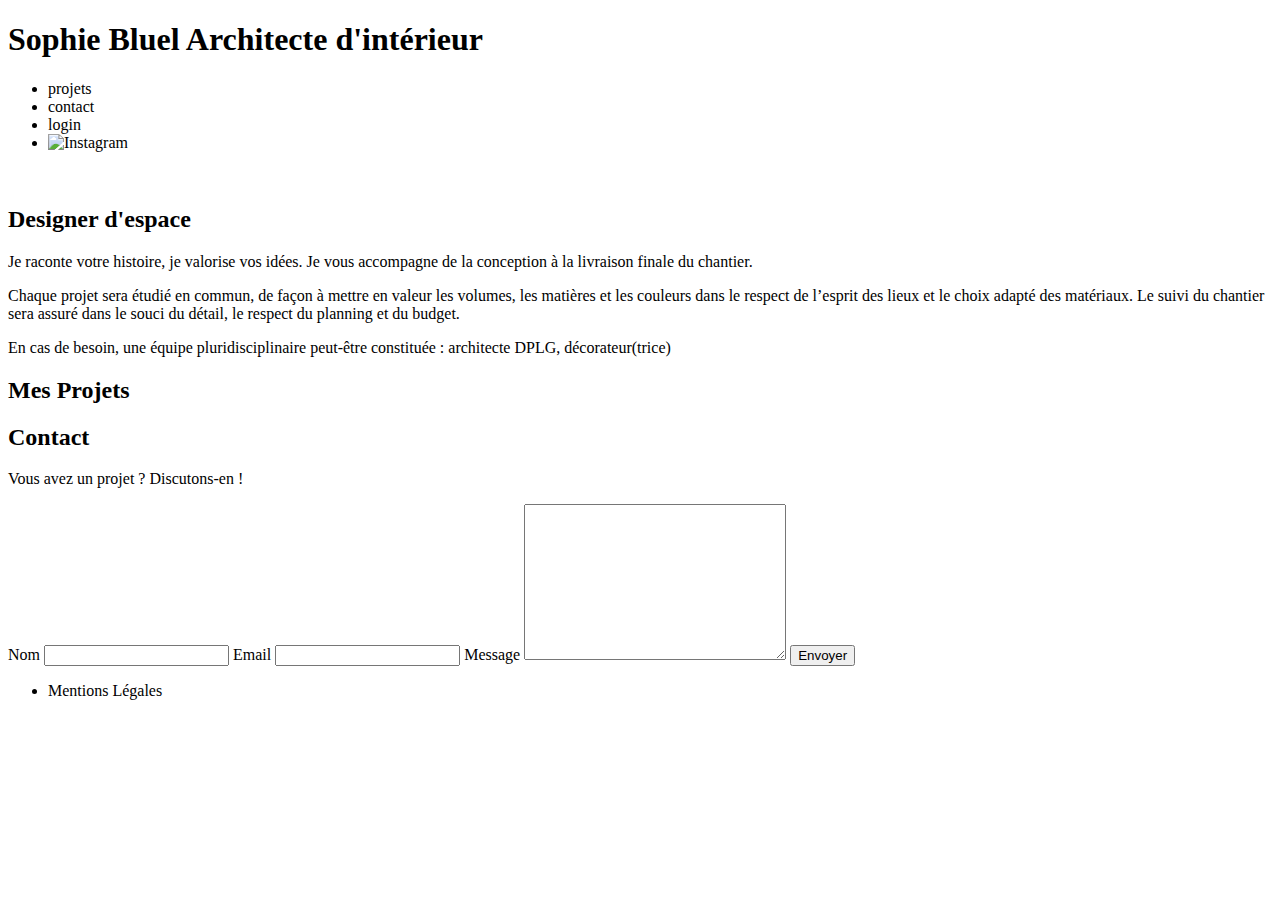
==== FrontEnd/index.html @ 6d4494ff "affichage de tous les projets avec l'appel d'API" ====
<!DOCTYPE html>
<html lang="fr">
<head>
	<meta charset="UTF-8">
	<title>Sophie Bluel - Architecte d'intérieur</title>
	<meta name="viewport" content="width=device-width, initial-scale=1.0">
	<link rel="preconnect" href="https://fonts.googleapis.com">
	<link rel="preconnect" href="https://fonts.gstatic.com" crossorigin>
	<link href="https://fonts.googleapis.com/css2?family=Syne:wght@700;800&family=Work+Sans&display=swap" rel="stylesheet">
	<meta name="description" content="">
	<link rel="stylesheet" href="./assets/style.css">
</head>
<body>
<header>
	<h1>Sophie Bluel <span>Architecte d'intérieur</span></h1>
	<nav>
		<ul>
			<li>projets</li>
			<li>contact</li>
			<li>login</li>
			<li><img src="./assets/icons/instagram.png" alt="Instagram"></li>
		</ul>
	</nav>
</header>
<main>
	<section id="introduction">
		<figure>
			<img src="./assets/images/sophie-bluel.png" alt="">
		</figure>
		<article>
			<h2>Designer d'espace</h2>
			<p>Je raconte votre histoire, je valorise vos idées. Je vous accompagne de la conception à la livraison finale du chantier.</p>
			<p>Chaque projet sera étudié en commun, de façon à mettre en valeur les volumes, les matières et les couleurs dans le respect de l’esprit des lieux et le choix adapté des matériaux. Le suivi du chantier sera assuré dans le souci du détail, le respect du planning et du budget.</p>
			<p>En cas de besoin, une équipe pluridisciplinaire peut-être constituée : architecte DPLG, décorateur(trice)</p>
		</article>
	</section>
	<section id="portfolio">
		<h2>Mes Projets</h2>
		<div class="gallery">
			
		</div>
	</section>
	<section id="contact">
		<h2>Contact</h2>
		<p>Vous avez un projet ? Discutons-en !</p>
		<form action="#" method="post">
			<label for="name">Nom</label>
			<input type="text" name="name" id="name">
			<label for="email">Email</label>
			<input type="email" name="email" id="email">
			<label for="message">Message</label>
			<textarea name="message" id="message" cols="30" rows="10"></textarea>
			<input type="submit" value="Envoyer">
		</form>
	</section>
</main>

<footer>
	<nav>
		<ul>
			<li>Mentions Légales</li>
		</ul>
	</nav>
</footer>
<script src="./assets/script.js"></script>
</body>
</html>
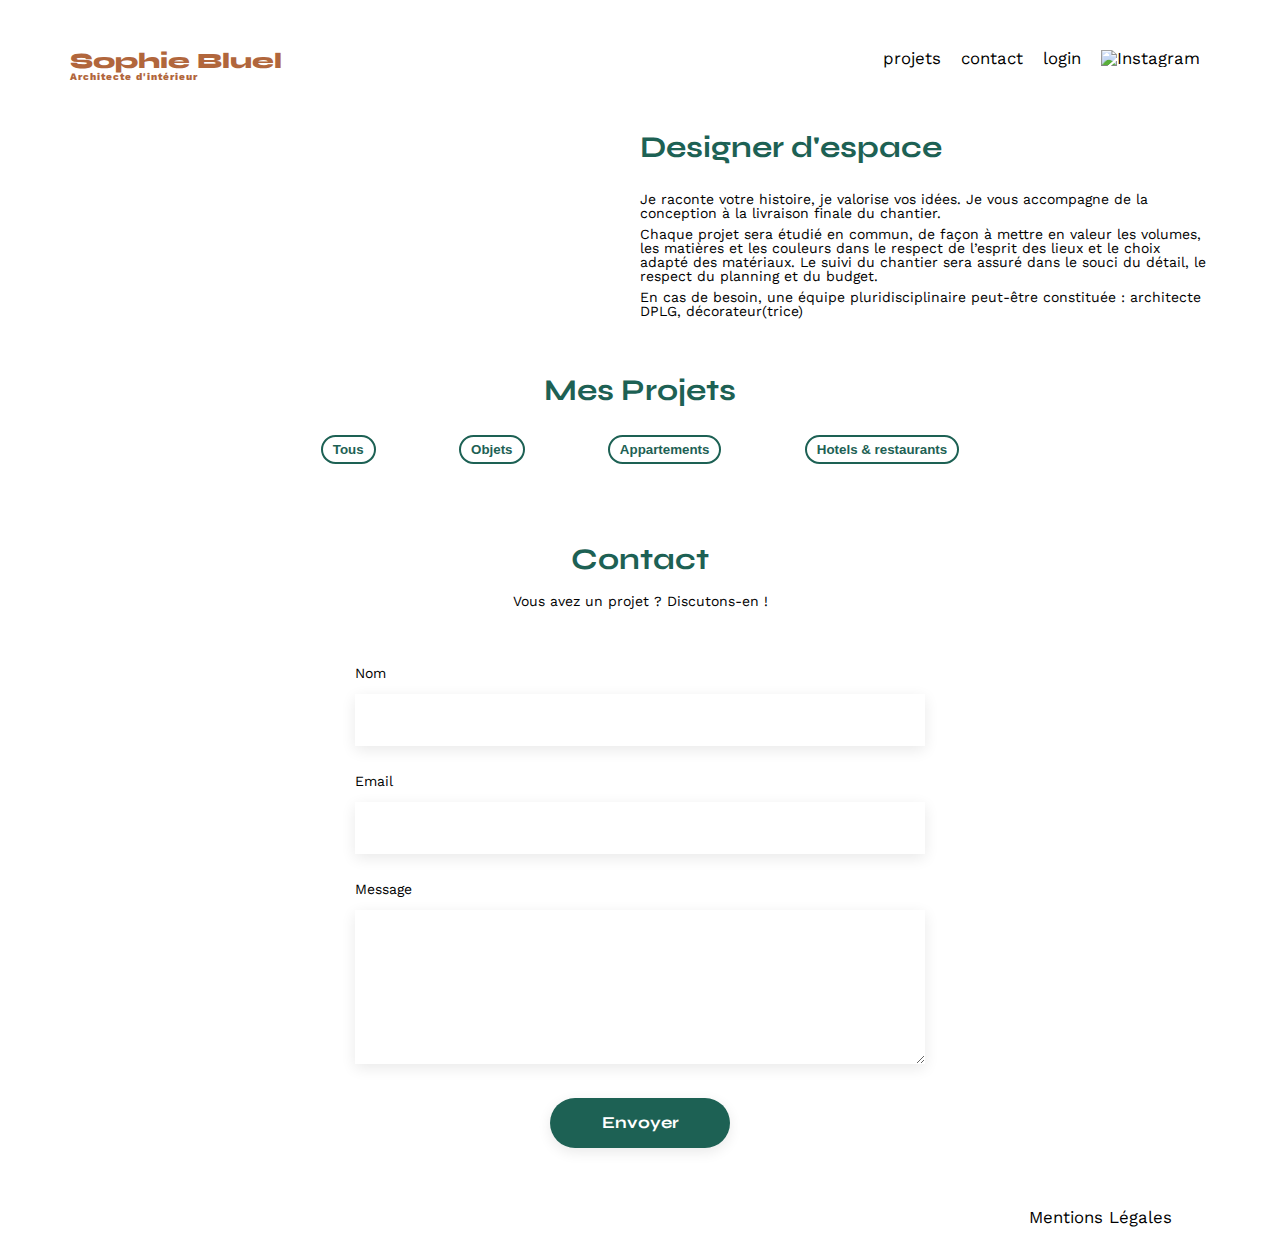
==== commit 7db5e8e3: "filters done" ====
--- a/FrontEnd/index.html
+++ b/FrontEnd/index.html
@@ -35,10 +35,9 @@
 		</article>
 	</section>
 	<section id="portfolio">
-		<h2>Mes Projets</h2>
-		<div class="gallery">
-			
-		</div>
+			<h2>Mes Projets</h2>
+		<div class="filters"></div>
+		<div class="gallery"></div>
 	</section>
 	<section id="contact">
 		<h2>Contact</h2>
--- a/FrontEnd/assets/style.css
+++ b/FrontEnd/assets/style.css
@@ -0,0 +1,210 @@
+/* http://meyerweb.com/eric/tools/css/reset/
+   v2.0 | 20110126
+   License: none (public domain)
+*/
+
+html, body, div, span, applet, object, iframe,
+h1, h2, h3, h4, h5, h6, p, blockquote, pre,
+a, abbr, acronym, address, big, cite, code,
+del, dfn, em, img, ins, kbd, q, s, samp,
+small, strike, strong, sub, sup, tt, var,
+b, u, i, center,
+dl, dt, dd, ol, ul, li,
+fieldset, form, label, legend,
+table, caption, tbody, tfoot, thead, tr, th, td,
+article, aside, canvas, details, embed,
+figure, figcaption, footer, header, hgroup,
+menu, nav, output, ruby, section, summary,
+time, mark, audio, video {
+	margin: 0;
+	padding: 0;
+	border: 0;
+	font-size: 100%;
+	font: inherit;
+	vertical-align: baseline;
+}
+/* HTML5 display-role reset for older browsers */
+article, aside, details, figcaption, figure,
+footer, header, hgroup, menu, nav, section {
+	display: block;
+}
+body {
+	line-height: 1;
+}
+ol, ul {
+	list-style: none;
+}
+blockquote, q {
+	quotes: none;
+}
+blockquote:before, blockquote:after,
+q:before, q:after {
+	content: '';
+	content: none;
+}
+table {
+	border-collapse: collapse;
+	border-spacing: 0;
+}
+/** end reset css**/
+body {
+	max-width: 1140px;
+	margin:auto;
+	font-family: 'Work Sans' ;
+	font-size: 14px;
+}
+header {
+	display: flex;
+	justify-content: space-between;
+	margin: 50px 0
+}
+section {
+	margin: 50px 0
+}
+
+h1{
+	display: flex;
+	flex-direction: column;
+	font-family: 'Syne';
+	font-size: 22px;
+	font-weight: 800;
+	color: #B1663C
+}
+
+h1 > span {
+	font-family: 'Work Sans';
+	font-size:10px;
+	letter-spacing: 0.1em;
+;
+}
+
+h2{
+	font-family: 'Syne';
+	font-weight: 700;
+	font-size: 30px;
+	color: #1D6154
+}
+nav ul {
+	display: flex;
+	align-items: center;
+	list-style-type: none;
+
+}
+nav li {
+	padding: 0 10px;
+	font-size: 1.2em;
+}
+
+li:hover {
+	color: #B1663C;
+}
+#introduction {
+	display: flex;
+	align-items: center;
+}
+#introduction figure {
+	flex: 1
+}
+#introduction img {
+	display: block;
+	margin: auto;
+	width: 80%;
+}
+
+#introduction article {
+	flex: 1
+}
+#introduction h2 {
+	margin-bottom: 1em;
+}
+
+#introduction p {
+	margin-bottom: 0.5em;
+}
+#portfolio h2 {
+	text-align: center;
+	margin-bottom: 1em;
+}
+.gallery {
+	width: 100%;
+	display: grid;
+	grid-template-columns: 1fr 1fr 1fr;
+	grid-column-gap: 20px;
+	grid-row-gap: 20px;
+}
+
+.gallery img {
+	width: 100%;
+
+}
+
+.filters{
+	margin: 0 22%;
+	margin-bottom: 30px;
+	display: flex;
+	justify-content: space-between;
+}
+button{
+	padding: 5px 10px;
+	border: 2px solid #1D6154;
+	border-radius: 20px;
+	background-color: white;
+	color: #1D6154;
+	font-weight: 600;
+	cursor: pointer;
+}
+
+button:hover{
+	color: white;
+	background-color: #1D6154;
+}
+
+#contact {
+	width: 50%;
+margin: auto;
+}
+#contact > * {
+	text-align: center;
+
+}
+#contact h2{
+	margin-bottom: 20px;
+}
+#contact form {
+	text-align: left;
+	margin-top:30px;
+	display: flex;
+	flex-direction: column;
+}
+
+#contact input {
+	height: 50px;
+	font-size: 1.2em;
+	border: none;
+	box-shadow: 0px 4px 14px rgba(0, 0, 0, 0.09);
+}
+#contact label {
+	margin: 2em 0 1em 0;
+}
+#contact textarea {
+	border: none;
+	box-shadow: 0px 4px 14px rgba(0, 0, 0, 0.09);
+}
+
+input[type="submit"]{
+	font-family: 'Syne';
+	font-weight: 700;
+	color: white;
+	background-color: #1D6154;
+	margin : 2em auto ;
+	width: 180px;
+	text-align: center;
+	border-radius: 60px ;
+}
+
+footer nav ul {
+	display: flex;
+	justify-content: flex-end;
+	margin: 2em
+}
+
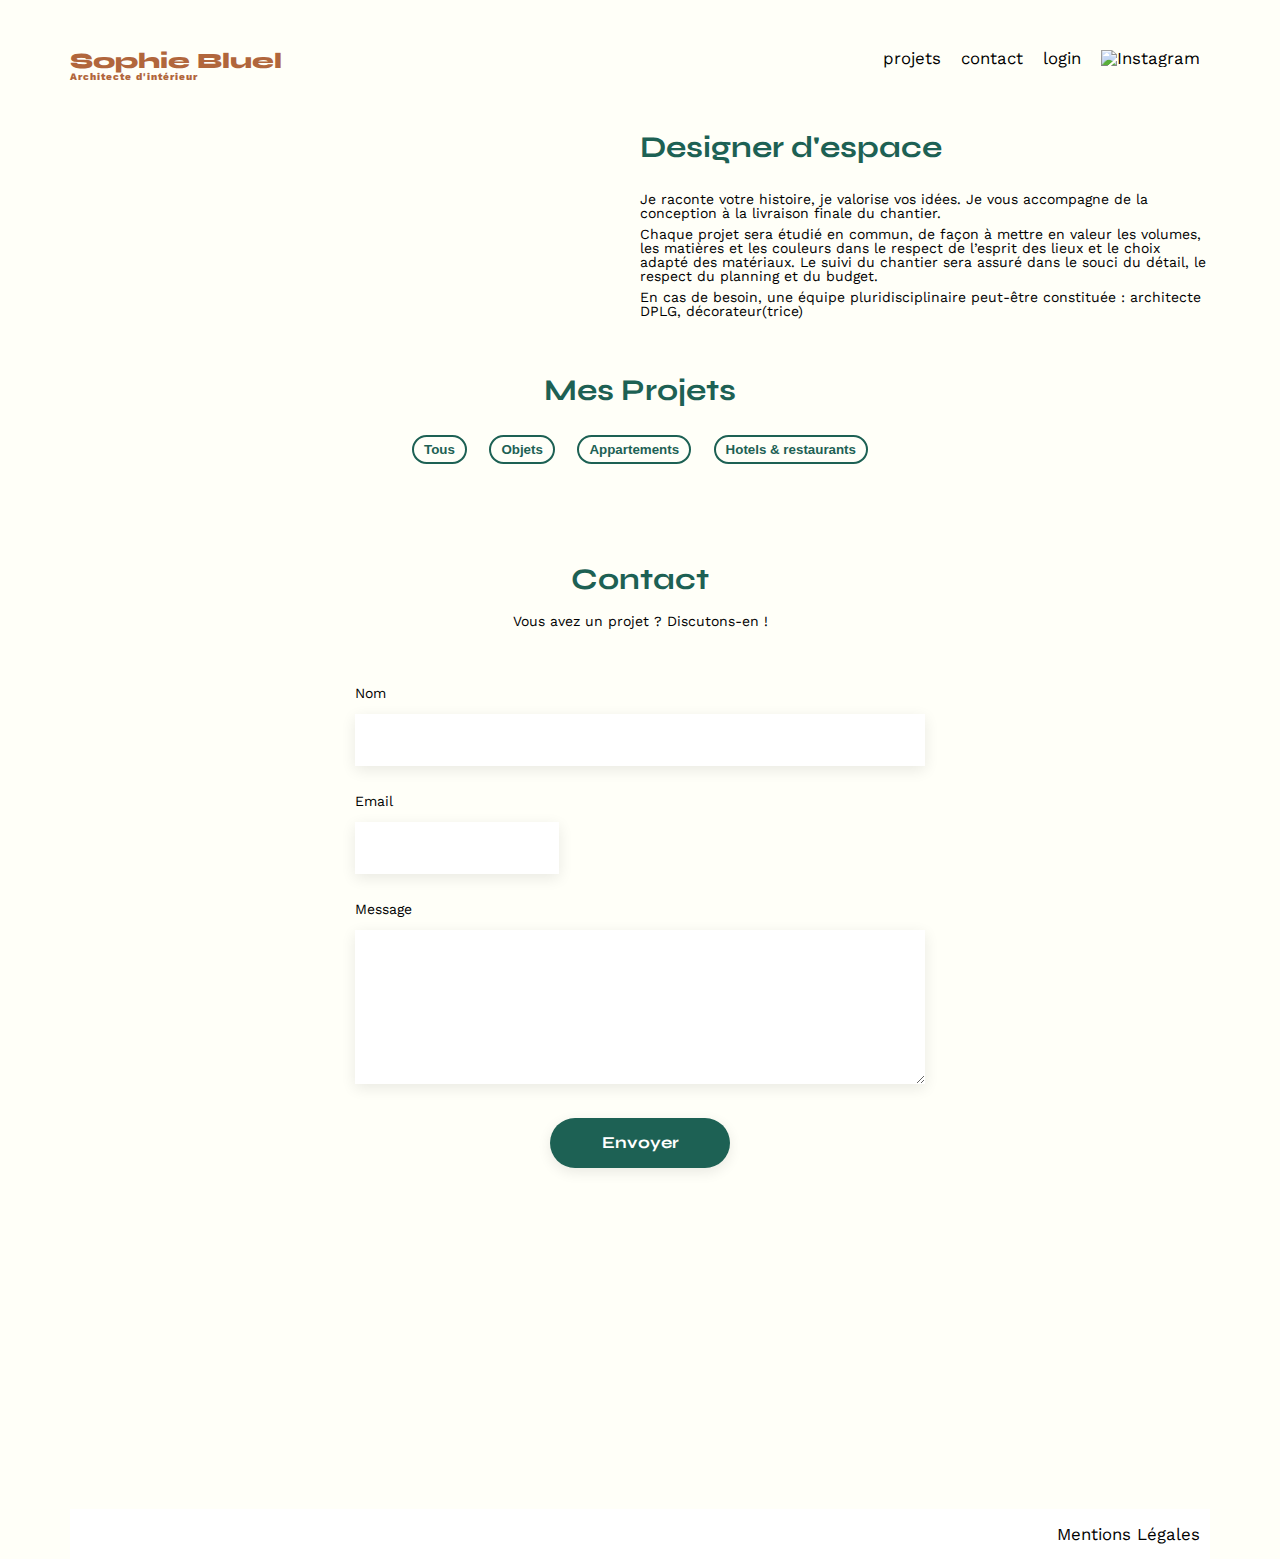
==== commit c9b2b12a: "page login design html et css done" ====
--- a/FrontEnd/index.html
+++ b/FrontEnd/index.html
@@ -17,7 +17,7 @@
 		<ul>
 			<li>projets</li>
 			<li>contact</li>
-			<li>login</li>
+			<li><a class="log" href="./login.html">login</a></li>
 			<li><img src="./assets/icons/instagram.png" alt="Instagram"></li>
 		</ul>
 	</nav>
--- a/FrontEnd/assets/style.css
+++ b/FrontEnd/assets/style.css
@@ -2,6 +2,10 @@
    v2.0 | 20110126
    License: none (public domain)
 */
+
+body{
+	background-color: rgb(255, 255, 248);
+}
 
 html, body, div, span, applet, object, iframe,
 h1, h2, h3, h4, h5, h6, p, blockquote, pre,
@@ -95,6 +99,11 @@
 	font-size: 1.2em;
 }
 
+.log{
+	text-decoration: none;
+	color:black
+}
+
 li:hover {
 	color: #B1663C;
 }
@@ -139,8 +148,8 @@
 }
 
 .filters{
-	margin: 0 22%;
-	margin-bottom: 30px;
+	margin: 0 30%;
+	margin-bottom: 50px;
 	display: flex;
 	justify-content: space-between;
 }
@@ -152,6 +161,7 @@
 	color: #1D6154;
 	font-weight: 600;
 	cursor: pointer;
+	background-color: rgb(255, 255, 248);
 }
 
 button:hover{
@@ -205,6 +215,43 @@
 footer nav ul {
 	display: flex;
 	justify-content: flex-end;
-	margin: 2em
-}
-
+	margin: 2em;
+	width: 100%;
+	height: 50px;
+	margin-left: 0%;
+	margin-right: 0%;
+	margin-bottom: 0%;
+	margin-top: 22em;
+	background-color: white;
+}
+
+#email, #password,
+.login-container{
+display:flex;
+flex-direction: column;
+justify-content: center;
+align-items: center;
+}
+#email, #password{
+	width: 200px;
+	height: 25px;
+	border: none;
+	box-shadow: 0px 4px 14px rgba(0, 0, 0, 0.09);
+}
+
+.password-forgot{
+	display: flex;
+	margin-left: 15%;
+	margin-top: 25px;
+	color: black;
+}
+
+.input-group{
+	margin: 20px 0;
+}
+
+.login-container button{
+	margin-left: 20%;
+}
+
+
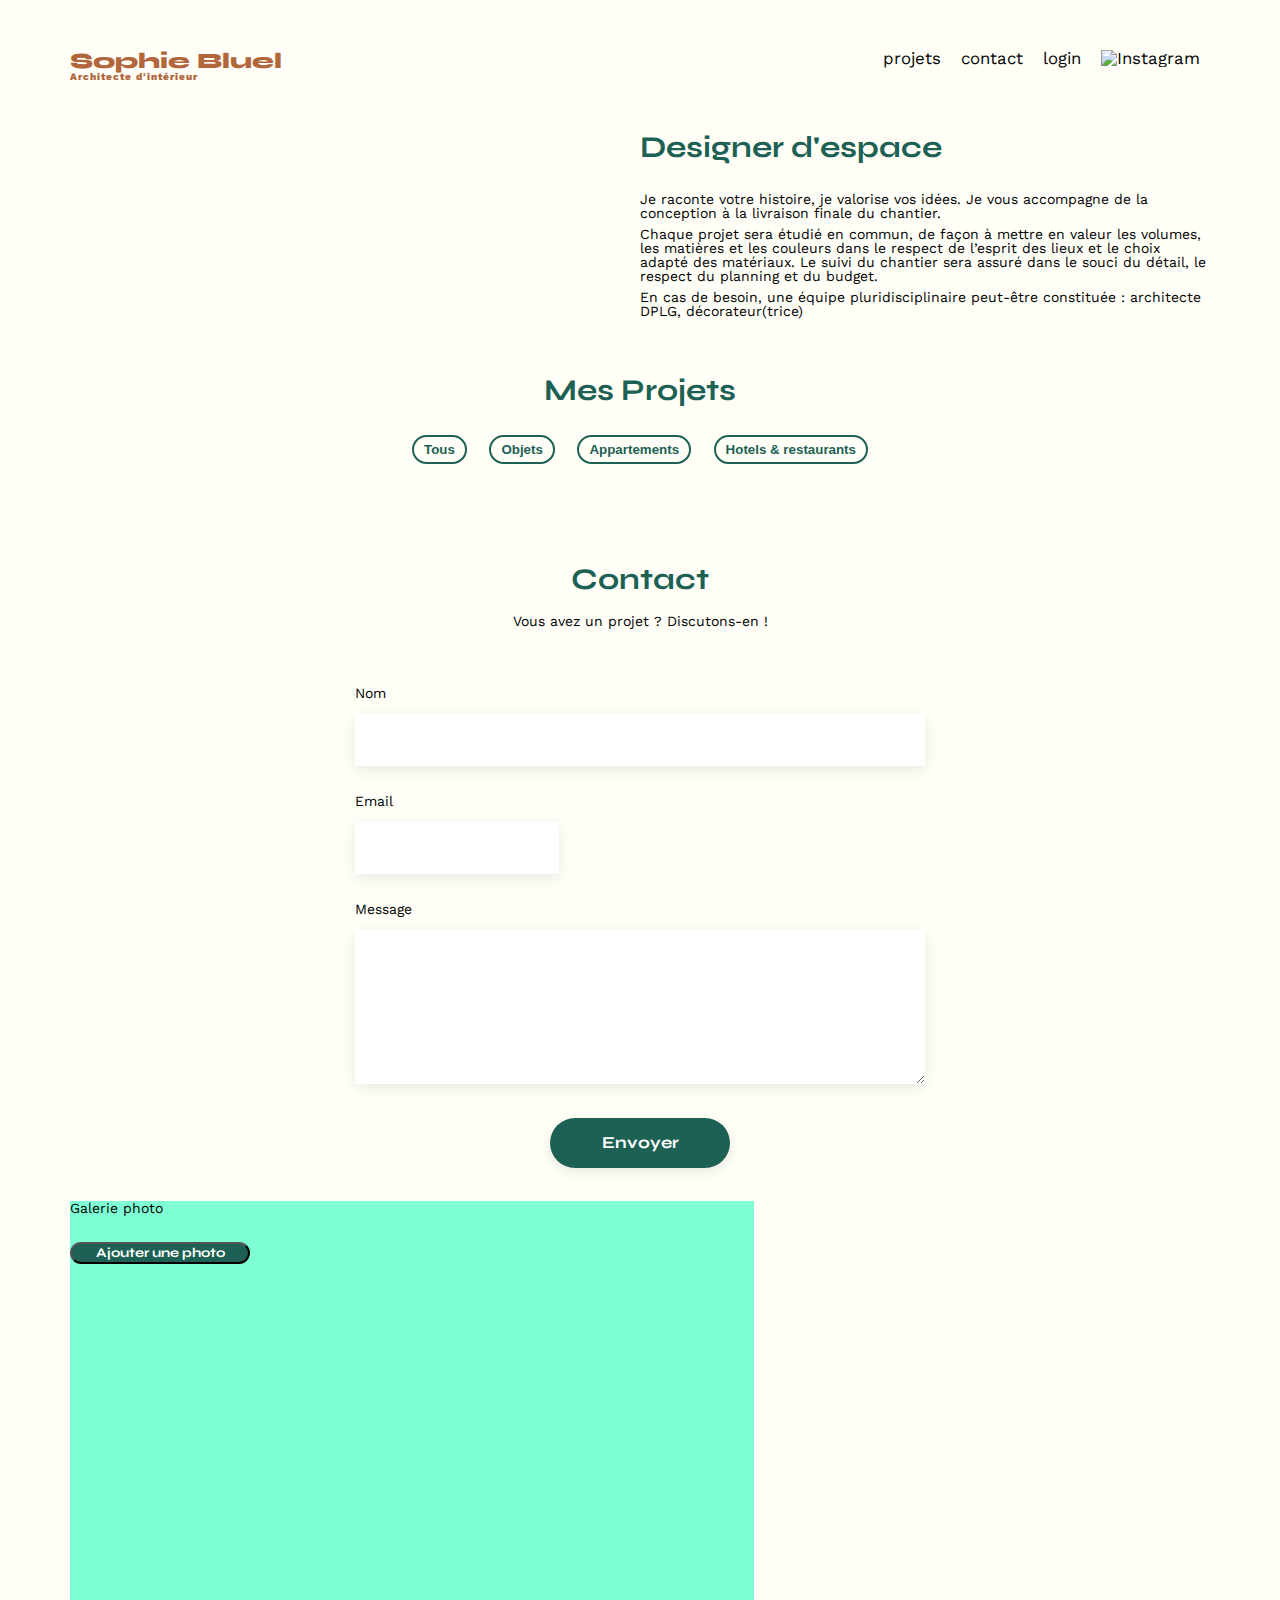
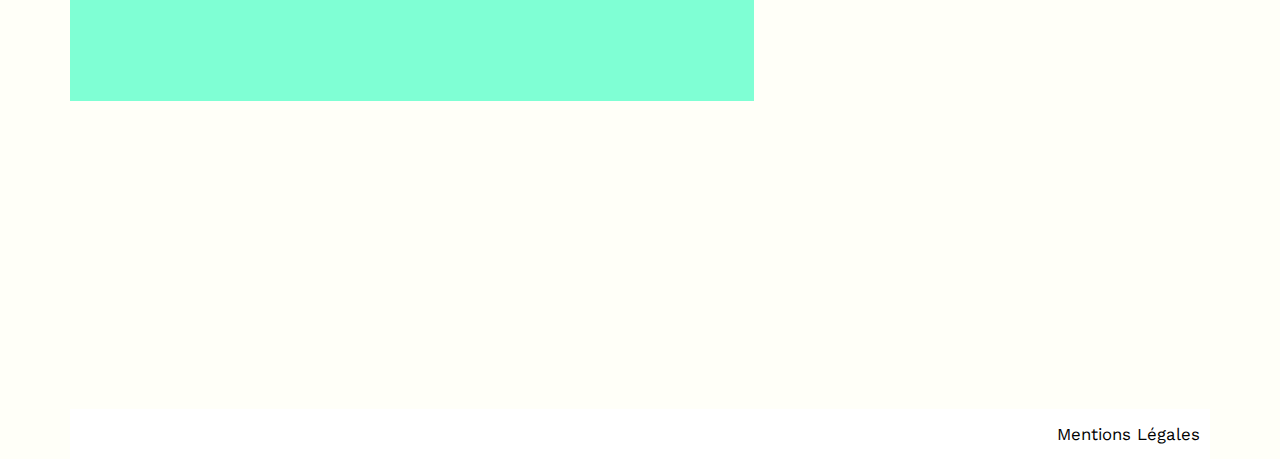
==== commit a4981148: "log in modifications" ====
--- a/FrontEnd/index.html
+++ b/FrontEnd/index.html
@@ -8,14 +8,21 @@
 	<link rel="preconnect" href="https://fonts.gstatic.com" crossorigin>
 	<link href="https://fonts.googleapis.com/css2?family=Syne:wght@700;800&family=Work+Sans&display=swap" rel="stylesheet">
 	<meta name="description" content="">
+	<link rel="stylesheet" href="https://cdnjs.cloudflare.com/ajax/libs/font-awesome/6.4.2/css/all.min.css" integrity="sha512-z3gLpd7yknf1YoNbCzqRKc4qyor8gaKU1qmn+CShxbuBusANI9QpRohGBreCFkKxLhei6S9CQXFEbbKuqLg0DA==" crossorigin="anonymous" referrerpolicy="no-referrer" />
 	<link rel="stylesheet" href="./assets/style.css">
 </head>
 <body>
+	<section class="edition-banner">
+		<div class="edition">
+			<i class="fa-regular fa-pen-to-square"></i>
+		  <p class="edition-text">Mode édition</p>
+		</div>
+	</section>
 <header>
 	<h1>Sophie Bluel <span>Architecte d'intérieur</span></h1>
 	<nav>
 		<ul>
-			<li>projets</li>
+			<li>projets</a></li>
 			<li>contact</li>
 			<li><a class="log" href="./login.html">login</a></li>
 			<li><img src="./assets/icons/instagram.png" alt="Instagram"></li>
@@ -36,6 +43,12 @@
 	</section>
 	<section id="portfolio">
 			<h2>Mes Projets</h2>
+			<div class="edition-container">
+			<a class="mesProjets-changing" href="#modal-container">
+				<i class="fa-regular fa-pen-to-square"></i>
+				<p class="changeText">modifier</p>
+			  </a>
+		</div>
 		<div class="filters"></div>
 		<div class="gallery"></div>
 	</section>
@@ -52,6 +65,20 @@
 			<input type="submit" value="Envoyer">
 		</form>
 	</section>
+	<aside id="modal-container">
+	<div class="modal-wrapper__first">
+		<i class="fa-solid fa-xmark" style="color: #000000;"></i>
+		<div class="modal-title">
+			<h3>Galerie photo</h3>
+		</div>
+		<div class="image-container">
+			<i class="fa-solid fa-trash-can"></i>
+		</div>
+		<div class="image-add">
+			<input class="modal-wrapper__second" type="submit" value="Ajouter une photo"/>
+		</div>
+	</div>
+</aside>
 </main>
 
 <footer>
--- a/FrontEnd/assets/style.css
+++ b/FrontEnd/assets/style.css
@@ -254,4 +254,47 @@
 	margin-left: 20%;
 }
 
-
+.edition-banner{
+	width: 100%;
+	height: 50px;
+	background-color: black;
+	color: white;
+	margin: 0%;
+	cursor: pointer;
+	display: flex;
+	justify-content: center;
+	
+}
+
+.edition{
+	display: flex;
+	justify-content: center;
+	padding-top: 20px;
+}
+
+.edition-text{
+	margin-left: 5px;
+}
+
+.edition-container{
+	display: flex;
+	justify-content: center;
+	
+}
+
+.mesProjets-changing{
+	display: flex;
+	text-decoration: none;
+	color: black;
+	margin-top: -50px;
+	margin-left: 27%;
+}
+
+.changeText{
+	margin-left: 7px;
+}
+#modal-container{
+	width: 60%;
+	height: 500px;
+	background-color:aquamarine;
+}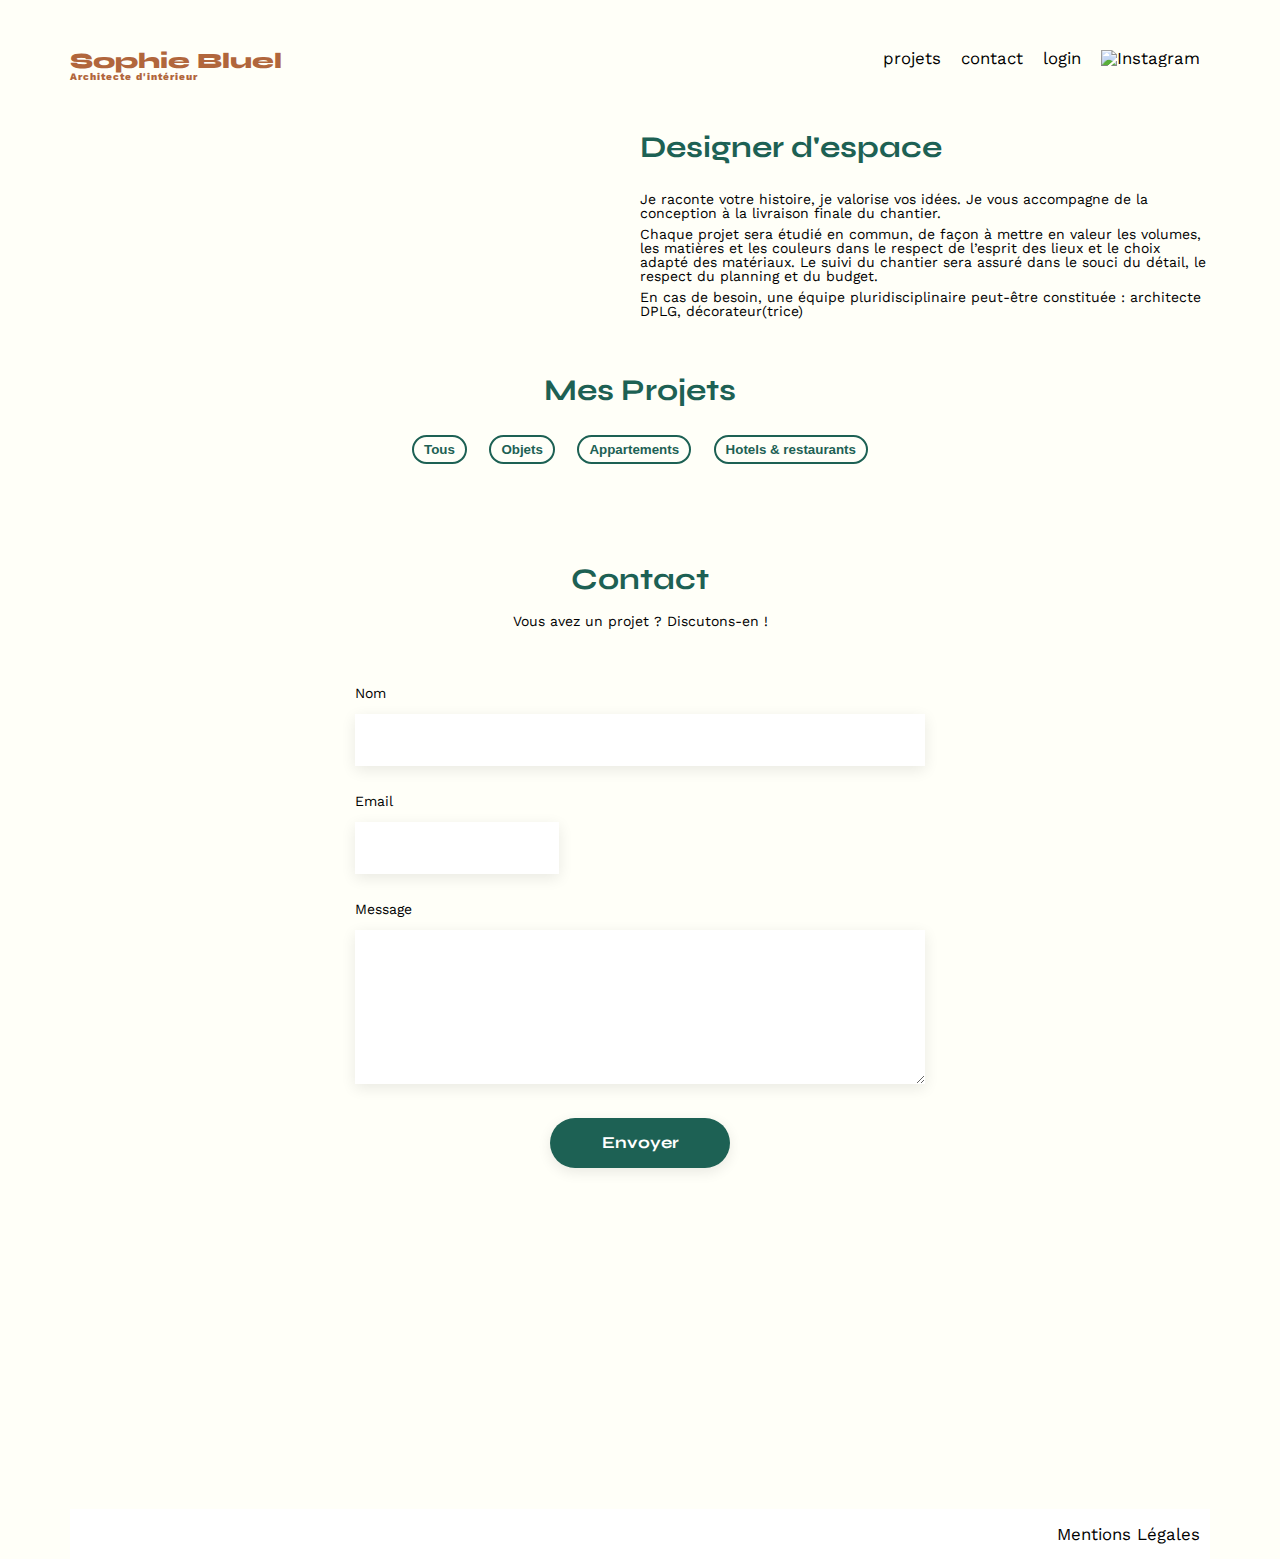
==== commit 8056ad6b: "premier modale sans fonctionne de supprimer" ====
--- a/FrontEnd/index.html
+++ b/FrontEnd/index.html
@@ -71,11 +71,12 @@
 		<div class="modal-title">
 			<h3>Galerie photo</h3>
 		</div>
-		<div class="image-container">
+		<div class="image-container"></div>
+		<div class="image-add">
+			<button class="image-add__button">Ajouter une photo</button>
+		</div>
+		<div class="deleteGallery">
 			<i class="fa-solid fa-trash-can"></i>
-		</div>
-		<div class="image-add">
-			<input class="modal-wrapper__second" type="submit" value="Ajouter une photo"/>
 		</div>
 	</div>
 </aside>
--- a/FrontEnd/assets/style.css
+++ b/FrontEnd/assets/style.css
@@ -293,8 +293,81 @@
 .changeText{
 	margin-left: 7px;
 }
-#modal-container{
-	width: 60%;
-	height: 500px;
-	background-color:aquamarine;
-}+
+#modal-container {
+    display: none;
+    position: fixed;
+    top: 0;
+    left: 0;
+    width: 100%;
+    height: 100%;
+    z-index: 9999;
+    overflow: auto;
+    background-color: rgba(0, 0, 0, 0.5); /* Fond semi-transparent */
+    box-sizing: border-box;
+}
+
+
+
+.modal-wrapper__first {
+    background-color: white;
+    width: 50%;
+    height: 92%;
+    display: flex;
+	margin-left: 25%;
+    flex-direction: column;
+    align-items: center;
+    justify-content: space-around;
+    padding-top: 50px;
+    position: relative; 
+	border-radius: 20px;
+}
+
+.fa-xmark {
+    align-self: flex-end;
+    cursor: pointer;
+    font-size: 24px;
+    position: absolute;
+    top: 10px;
+    right: 10px;
+}
+
+.modal-title{
+	font-size: 30px;
+}
+
+.image-container {
+    overflow-y: auto; /* Ajouter un défilement si nécessaire */
+    max-height: 100%; /* Ajuster la hauteur maximale si le contenu est trop grand */
+    display: grid;
+    grid-template-columns: repeat(5, 1fr); /* 5 photos dans chaque ligne */
+    grid-template-rows: repeat(3, 1fr); /* 3 lignes */
+    grid-gap: 10px;
+    justify-content: center;
+    align-items: center;
+	border-bottom: 2px solid rgba(0, 0, 0, 0.2);
+	padding: 30px 0px;
+}
+
+.image-container img {
+    width: 90%;
+    height: 120px;
+	margin-bottom: 20px;
+    border: 1px solid #ddd;
+    border-radius: 5px;
+    box-shadow: 0 0 5px rgba(0, 0, 0, 0.1);
+}
+
+.image-container .fa-trash-can{
+	position: relative;
+}
+
+.image-add button{
+	height: 40px;
+	width: 250px;
+	background-color: #1D6154;
+	color: white;
+}
+.image-add button:hover{
+	display: none;
+}
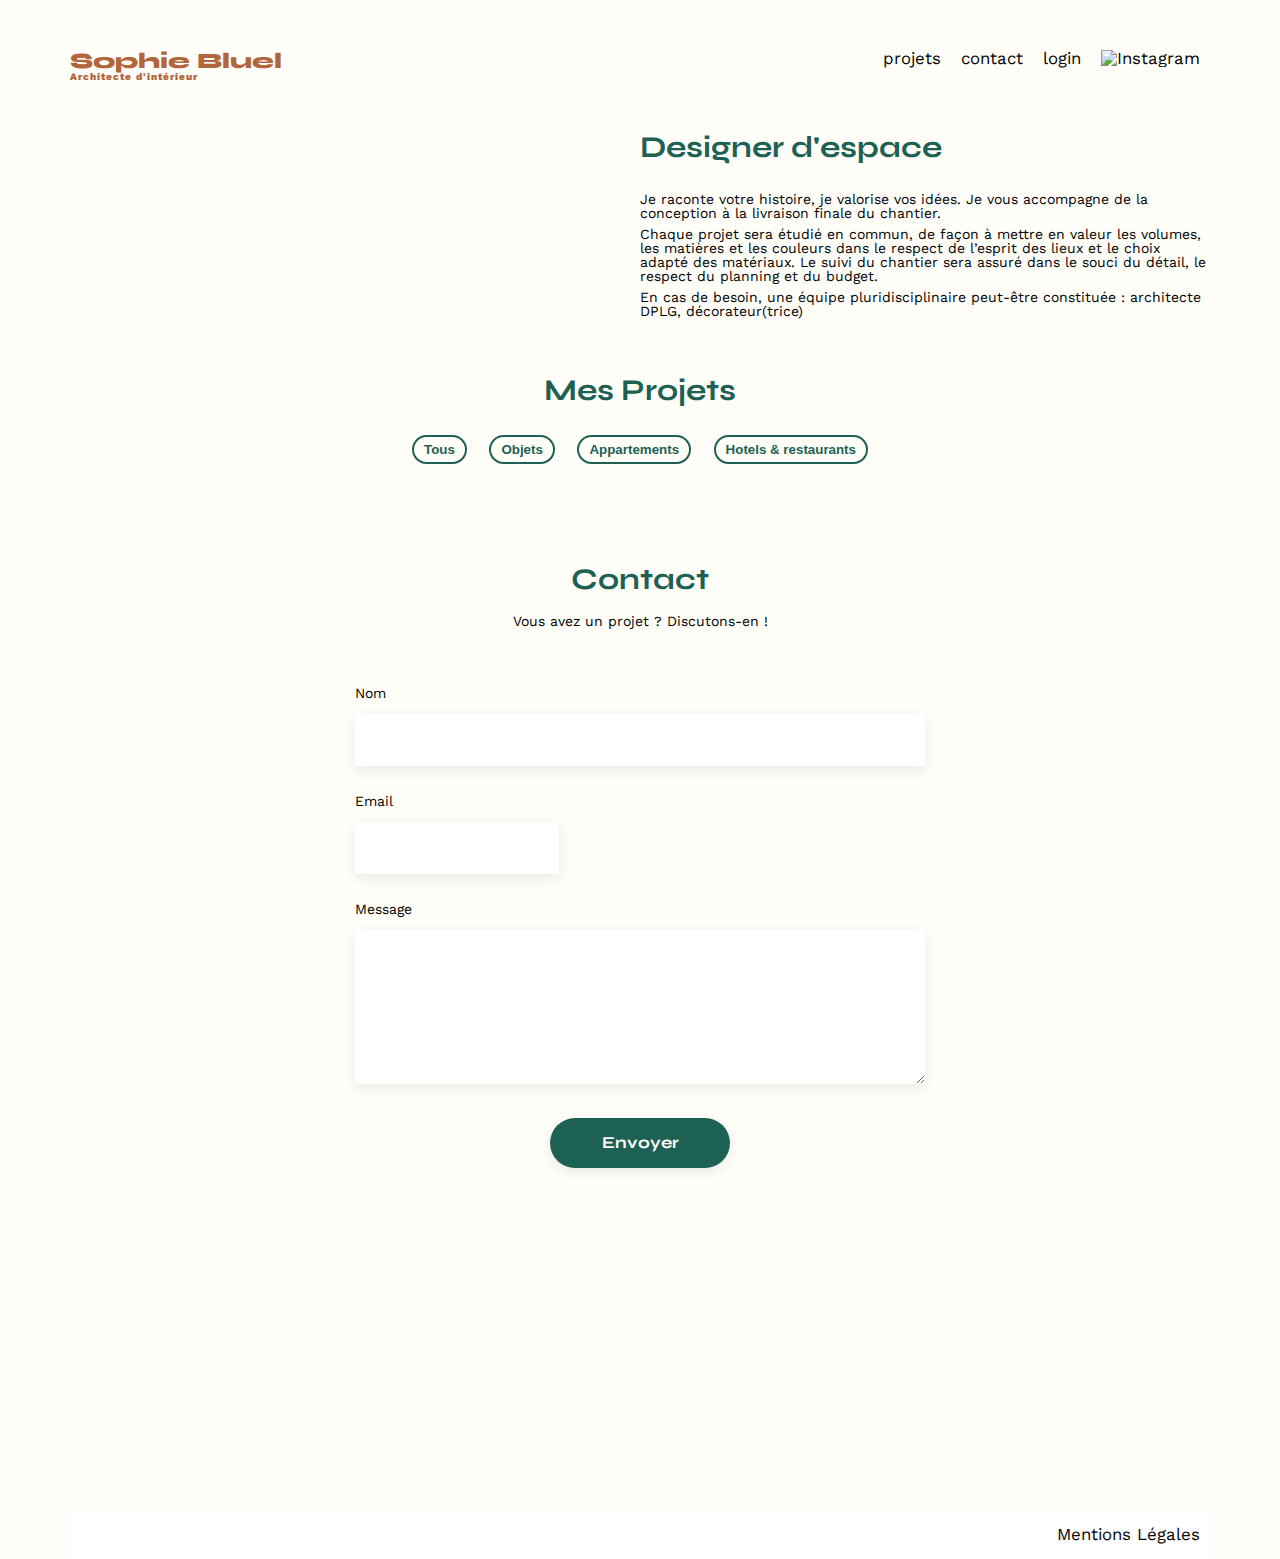
==== commit 4db5e28d: "fonction delete" ====
--- a/FrontEnd/index.html
+++ b/FrontEnd/index.html
@@ -76,10 +76,36 @@
 			<button class="image-add__button">Ajouter une photo</button>
 		</div>
 		<div class="deleteGallery">
-			<i class="fa-solid fa-trash-can"></i>
+			
 		</div>
 	</div>
-</aside>
+	<div class="modal-wrapper__second">
+			<i class="fa-solid fa-arrow-left"></i>
+			<i class="fa-solid fa-xmark"></i>
+		<div class="modal-title">
+		  	<h3>Ajout photo</h3>
+		</div>
+		<div class="image-upload">
+
+			<div class="image-preview"></div>
+			<i class="fa-regular fa-image"></i>
+		  	<button class="upload-btn">+ Ajouter photo</button>
+			<p>jpg, png : 4mo max</p>
+		</div>
+		<form class="form-modal" method="post">
+			<label for="input-title">Titre</label>
+			<input type="text" class="photo-title" placeholder="" required />
+			<label for="category" class="category">Catégorie</label>
+			<select class="photo-category" name="photo-category" value="Choisisez une categorie" required />
+			<option value="">Choisisez une catégorie</option>
+            <option id="1" class="categoryChoice">Objets</option>
+            <option id="2" class="categoryChoice">Appartements</option>
+            <option id="3" class="categoryChoice">Hôtels & Restaurants</option>
+			</select>
+		</form>
+		<button class="validate-btn">Valider</button>
+	  </div>
+	</aside>
 </main>
 
 <footer>
--- a/FrontEnd/assets/style.css
+++ b/FrontEnd/assets/style.css
@@ -4,7 +4,7 @@
 */
 
 body{
-	background-color: rgb(255, 255, 248);
+	background-color: #FFFEF8;
 }
 
 html, body, div, span, applet, object, iframe,
@@ -309,18 +309,19 @@
 
 
 
-.modal-wrapper__first {
-    background-color: white;
-    width: 50%;
-    height: 92%;
+.modal-wrapper__first, .modal-wrapper__second {
+    margin-top: 3%;
+	background-color: white;
+    width: 35%;
+    height: 75%;
     display: flex;
-	margin-left: 25%;
+	margin-left: 33%;
     flex-direction: column;
     align-items: center;
     justify-content: space-around;
     padding-top: 50px;
     position: relative; 
-	border-radius: 20px;
+	border-radius: 10px;
 }
 
 .fa-xmark {
@@ -337,11 +338,11 @@
 }
 
 .image-container {
-    overflow-y: auto; /* Ajouter un défilement si nécessaire */
-    max-height: 100%; /* Ajuster la hauteur maximale si le contenu est trop grand */
+    overflow-y: auto;
+    max-height: 100%;
     display: grid;
-    grid-template-columns: repeat(5, 1fr); /* 5 photos dans chaque ligne */
-    grid-template-rows: repeat(3, 1fr); /* 3 lignes */
+    grid-template-columns: repeat(5, 1fr);
+    grid-template-rows: repeat(3, 1fr);
     grid-gap: 10px;
     justify-content: center;
     align-items: center;
@@ -350,24 +351,133 @@
 }
 
 .image-container img {
-    width: 90%;
-    height: 120px;
-	margin-bottom: 20px;
+    width: 95%;
+    height: 102px;
+	margin-bottom: 10px;
     border: 1px solid #ddd;
     border-radius: 5px;
     box-shadow: 0 0 5px rgba(0, 0, 0, 0.1);
 }
 
-.image-container .fa-trash-can{
-	position: relative;
-}
-
-.image-add button{
+
+
+.image-add__button{
 	height: 40px;
 	width: 250px;
 	background-color: #1D6154;
 	color: white;
-}
-.image-add button:hover{
+	
+}
+
+.fa-arrow-left{	
+	cursor: pointer;
+	font-size: 24px;
+	position: absolute;
+	top: 10px;
+	right: 93%;
+}
+
+.modal-wrapper__second .modal-title{
+	position: absolute;
+	top: 70px;
+}
+
+.image-upload{
+	display: flex;
+  flex-direction: column;
+  justify-content: center;
+  align-items: center;
+  text-align: center;
+	background-color: #E8F1F6;
+	height: 170px;
+	width: 67%;
+	position: absolute;
+	top: 120px;
+}
+
+.image-upload .upload-btn{
+	background-color: #CBD6DC;
+	border: none;
+	color: #306685;
+	position: absolute;
+	top: 110px;
+	left: 32%;
+	padding: 8px 25px;
+	font-size: 14px;
+}
+
+.image-upload p{
+	position: absolute;
+	top: 150px;
+	left: 42%;
+	font-size: 10px;
+	font-weight: 400;
+	color: #444444;
+}
+
+.image-upload .fa-image{
+color: #CBD6DC;
+font-size: 46px;
+position: absolute;
+top: 20%;
+}
+
+.form-modal{
+	display: flex;
+	flex-direction: column;
+	position: absolute;
+	top: 340px;
+	width: 443px;
+	border-bottom: 1px solid #B3B3B3;
+}
+
+.photo-title{
+	margin-top: 5px;
+	margin-bottom: 20px;
+	height: 40px;
+	border: none;
+	box-shadow: 0 0 5px rgba(0, 0, 0, 0.09);
+}
+.photo-category{
+	margin-top: 5px;
+	margin-bottom: 40px;
+	height: 40px;
+	background-color: white;
+	border: none;
+	box-shadow: 0 0 5px rgba(0, 0, 0, 0.09);
+}
+
+.validate-btn{
+width: 45%;
+margin-top: 490px;
+background-color: #A7A7A7;
+color: white;
+border: none;
+padding: 10px;
+
+}
+
+.modal-wrapper__second{
 	display: none;
 }
+
+/* Styles pour la position de l'icône de suppression */
+.gallery-item {
+	position: relative;
+	display: inline-block;
+  }
+  
+  .fa-trash-can {
+	position: absolute;
+	top: 5px;
+	right: 5px;
+	width: 18px;
+	height: 20px;
+	display: flex;
+	justify-content: center;
+	align-items: center;
+	color: white; 
+	background-color: black;
+	cursor: pointer;
+  }
+  